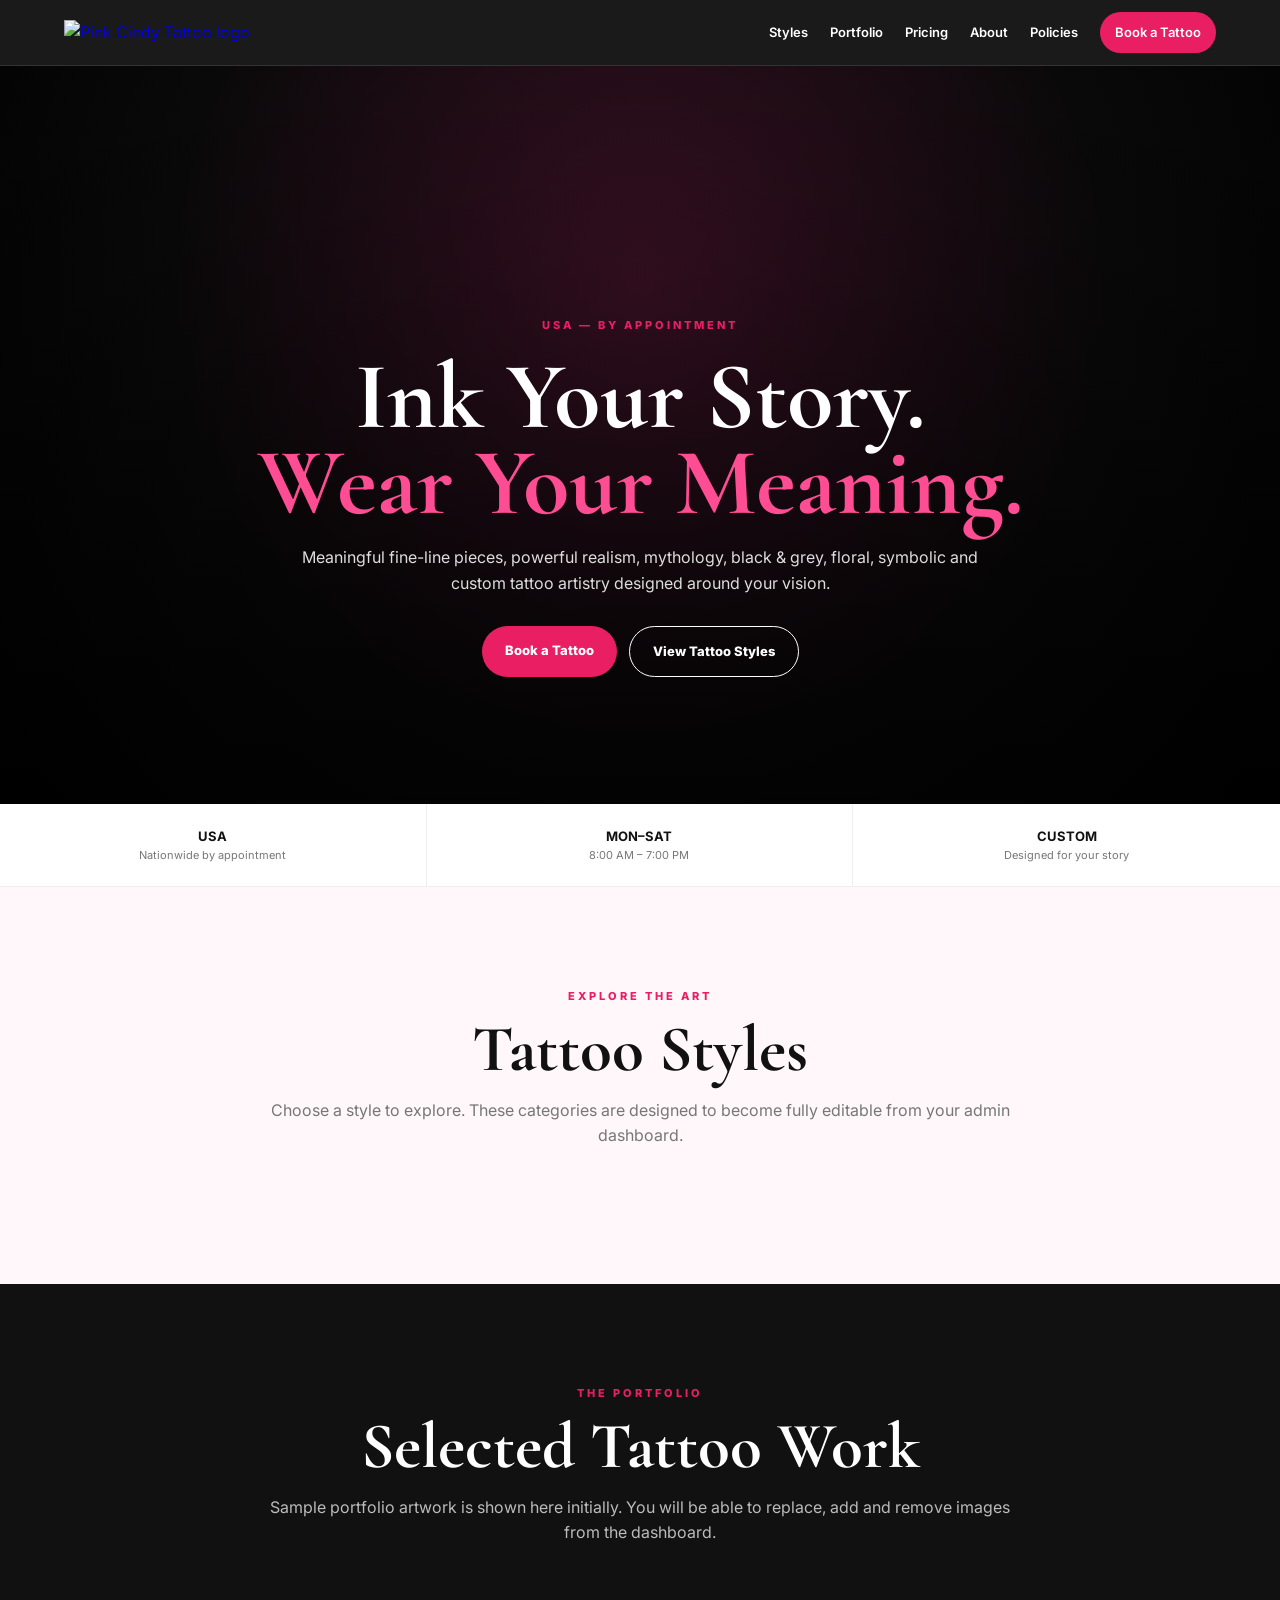
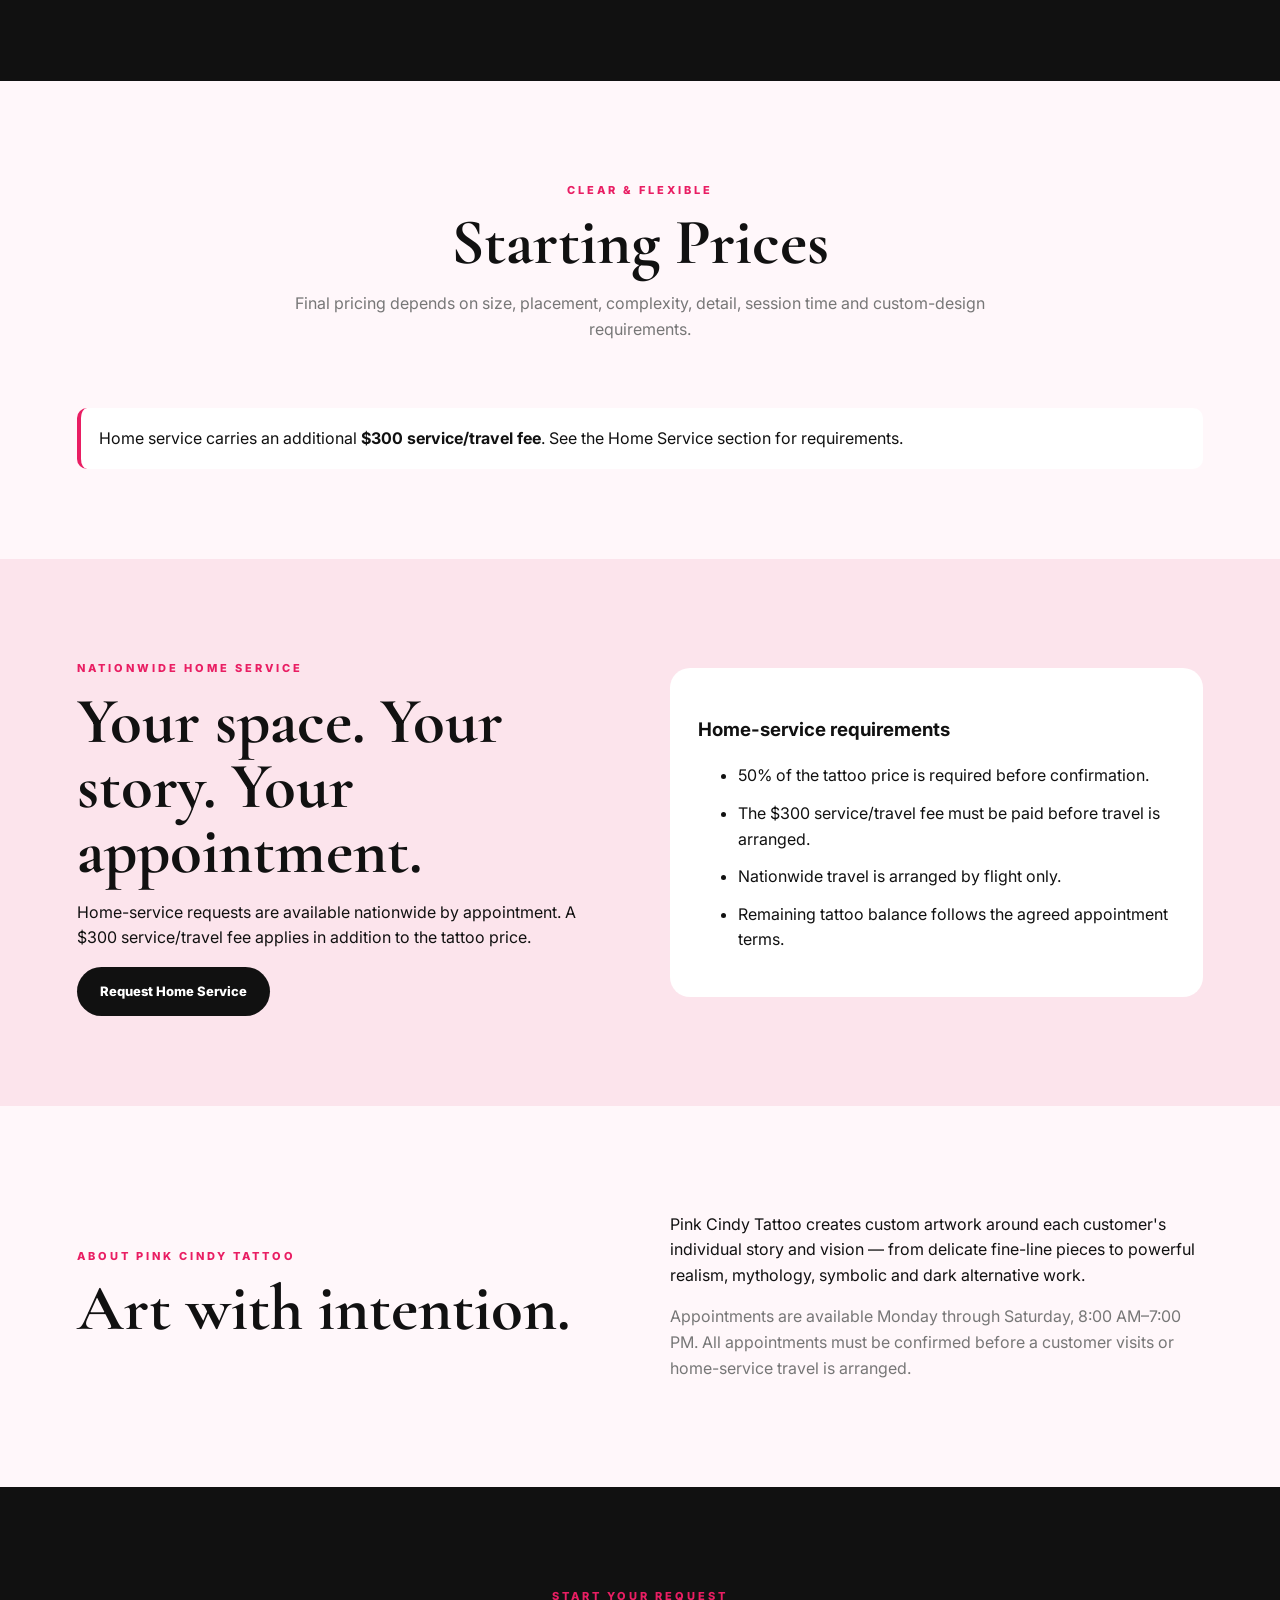
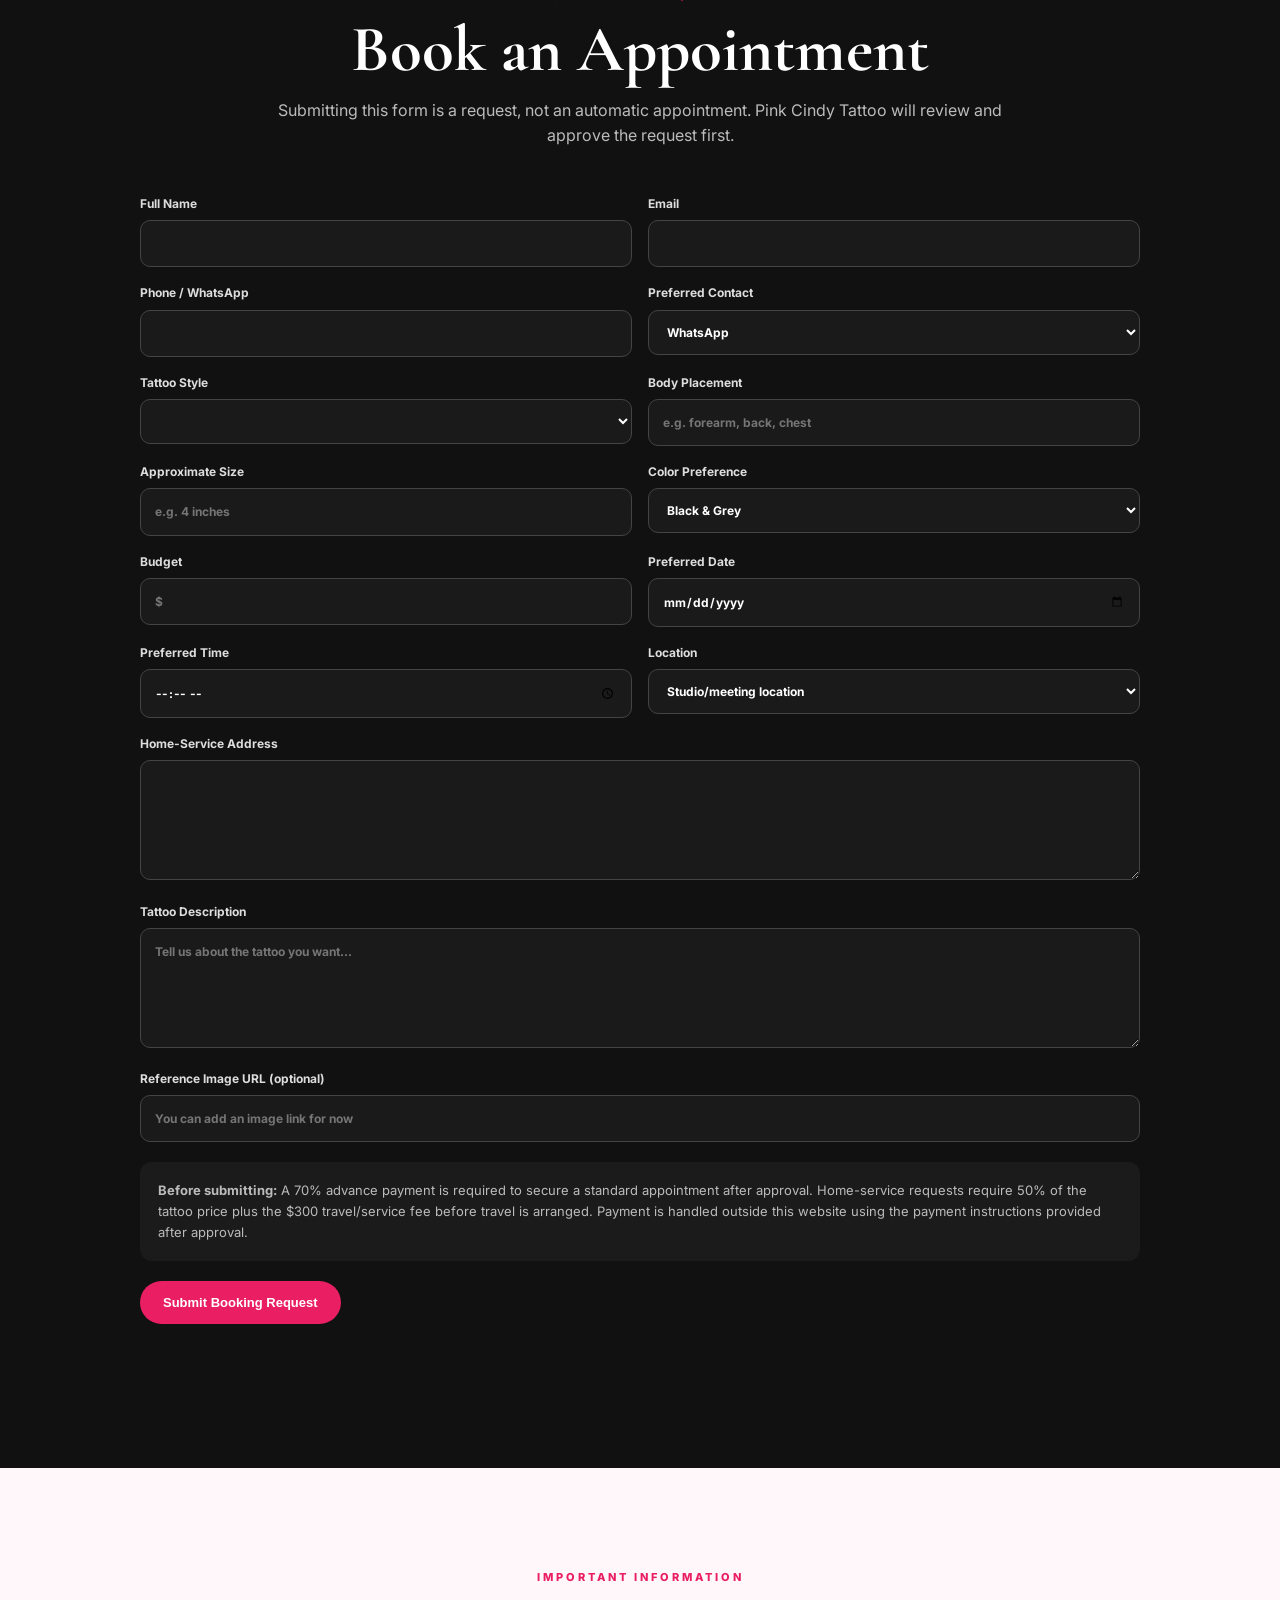
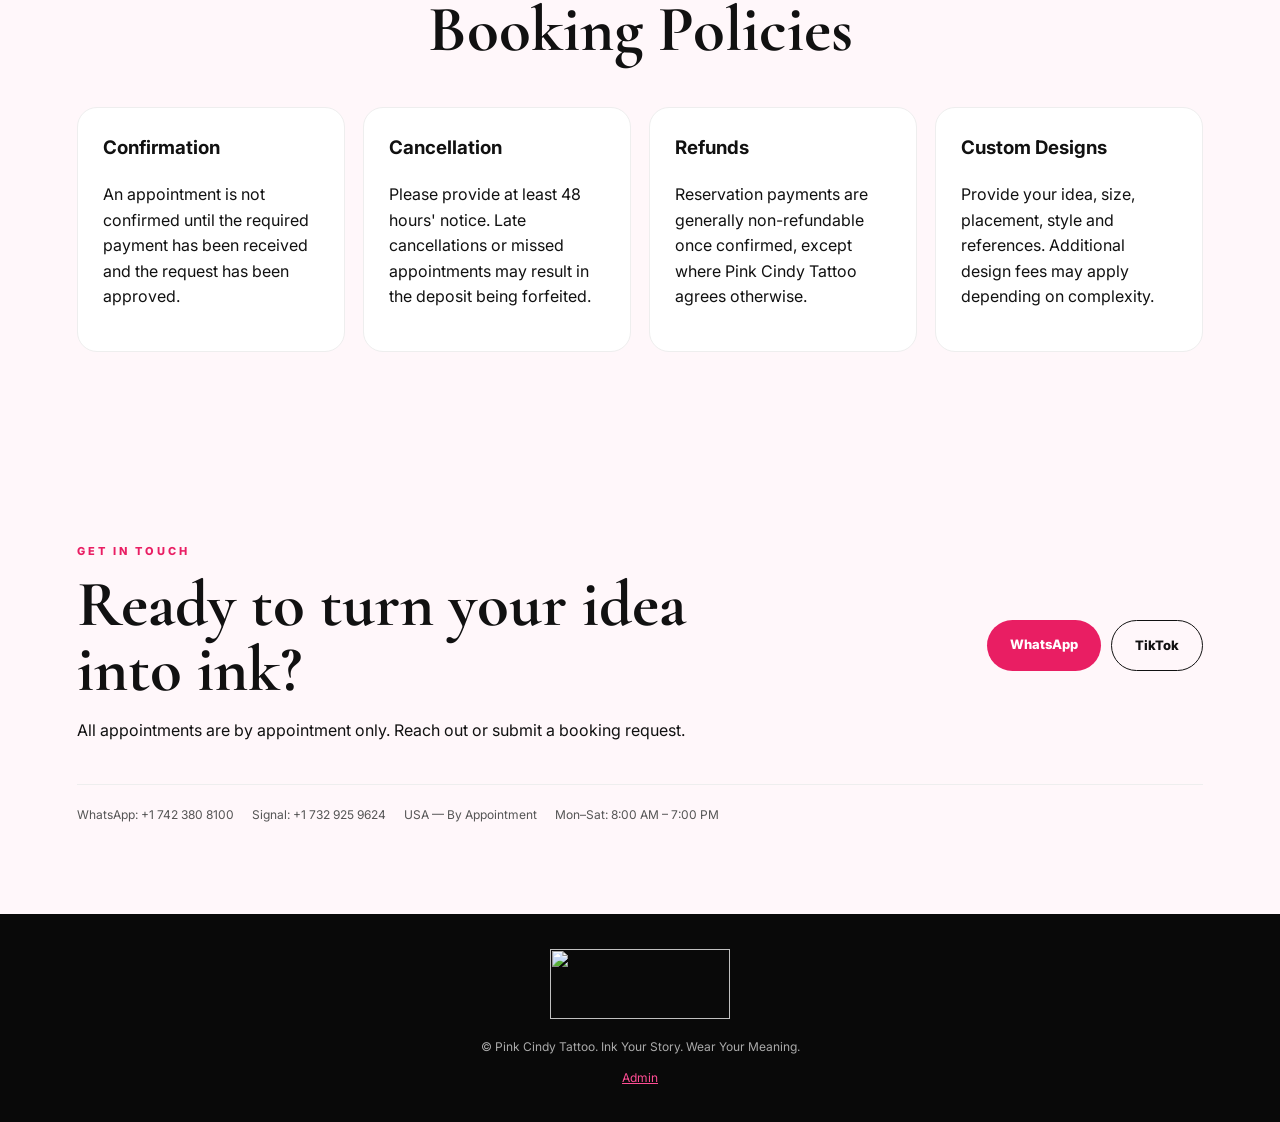
==== index.html @ 1285a6e6 "Add files via upload" ====
<!DOCTYPE html>
<html lang="en">
<head>
  <meta charset="UTF-8">
  <meta name="viewport" content="width=device-width, initial-scale=1.0">
  <title>Pink Cindy Tattoo | Ink Your Story. Wear Your Meaning.</title>
  <meta name="description" content="Pink Cindy Tattoo — custom tattoo artistry throughout the USA by appointment.">
  <link rel="stylesheet" href="styles.css">
</head>
<body>
<header class="site-header">
  <a class="brand" href="#home">
    <img src="assets/pink-cindy-logo.png" alt="Pink Cindy Tattoo logo">
  </a>
  <button class="menu-toggle" aria-label="Open menu">☰</button>
  <nav class="nav">
    <a href="#styles">Styles</a>
    <a href="#portfolio">Portfolio</a>
    <a href="#pricing">Pricing</a>
    <a href="#about">About</a>
    <a href="#policies">Policies</a>
    <a class="nav-cta" href="#booking">Book a Tattoo</a>
  </nav>
</header>

<main>
<section id="home" class="hero">
  <div class="hero-overlay"></div>
  <div class="hero-content">
    <p class="eyebrow">USA — BY APPOINTMENT</p>
    <h1>Ink Your Story.<br><span>Wear Your Meaning.</span></h1>
    <p class="hero-copy">Meaningful fine-line pieces, powerful realism, mythology, black & grey, floral, symbolic and custom tattoo artistry designed around your vision.</p>
    <div class="hero-actions">
      <a class="btn btn-primary" href="#booking">Book a Tattoo</a>
      <a class="btn btn-outline" href="#styles">View Tattoo Styles</a>
    </div>
  </div>
</section>

<section class="trust-strip">
  <div><strong>USA</strong><span>Nationwide by appointment</span></div>
  <div><strong>MON–SAT</strong><span>8:00 AM – 7:00 PM</span></div>
  <div><strong>CUSTOM</strong><span>Designed for your story</span></div>
</section>

<section id="styles" class="section">
  <div class="section-heading">
    <p class="eyebrow">EXPLORE THE ART</p>
    <h2>Tattoo Styles</h2>
    <p>Choose a style to explore. These categories are designed to become fully editable from your admin dashboard.</p>
  </div>
  <div id="style-grid" class="card-grid"></div>
</section>

<section id="portfolio" class="section section-dark">
  <div class="section-heading">
    <p class="eyebrow">THE PORTFOLIO</p>
    <h2>Selected Tattoo Work</h2>
    <p>Sample portfolio artwork is shown here initially. You will be able to replace, add and remove images from the dashboard.</p>
  </div>
  <div id="portfolio-grid" class="portfolio-grid"></div>
</section>

<section id="pricing" class="section">
  <div class="section-heading">
    <p class="eyebrow">CLEAR & FLEXIBLE</p>
    <h2>Starting Prices</h2>
    <p>Final pricing depends on size, placement, complexity, detail, session time and custom-design requirements.</p>
  </div>
  <div id="pricing-grid" class="price-grid"></div>
  <div class="notice">Home service carries an additional <strong>$300 service/travel fee</strong>. See the Home Service section for requirements.</div>
</section>

<section id="home-service" class="section section-pink">
  <div class="split">
    <div>
      <p class="eyebrow">NATIONWIDE HOME SERVICE</p>
      <h2>Your space. Your story. Your appointment.</h2>
      <p>Home-service requests are available nationwide by appointment. A $300 service/travel fee applies in addition to the tattoo price.</p>
      <a class="btn btn-dark" href="#booking">Request Home Service</a>
    </div>
    <div class="policy-box">
      <h3>Home-service requirements</h3>
      <ul>
        <li>50% of the tattoo price is required before confirmation.</li>
        <li>The $300 service/travel fee must be paid before travel is arranged.</li>
        <li>Nationwide travel is arranged by flight only.</li>
        <li>Remaining tattoo balance follows the agreed appointment terms.</li>
      </ul>
    </div>
  </div>
</section>

<section id="about" class="section">
  <div class="split">
    <div>
      <p class="eyebrow">ABOUT PINK CINDY TATTOO</p>
      <h2>Art with intention.</h2>
    </div>
    <div>
      <p>Pink Cindy Tattoo creates custom artwork around each customer's individual story and vision — from delicate fine-line pieces to powerful realism, mythology, symbolic and dark alternative work.</p>
      <p class="muted">Appointments are available Monday through Saturday, 8:00 AM–7:00 PM. All appointments must be confirmed before a customer visits or home-service travel is arranged.</p>
    </div>
  </div>
</section>

<section id="booking" class="section section-dark">
  <div class="section-heading">
    <p class="eyebrow">START YOUR REQUEST</p>
    <h2>Book an Appointment</h2>
    <p>Submitting this form is a request, not an automatic appointment. Pink Cindy Tattoo will review and approve the request first.</p>
  </div>
  <form id="booking-form" class="booking-form">
    <div class="form-grid">
      <label>Full Name<input name="full_name" required></label>
      <label>Email<input name="email" type="email" required></label>
      <label>Phone / WhatsApp<input name="phone" required></label>
      <label>Preferred Contact
        <select name="contact_method" required>
          <option>WhatsApp</option><option>Signal</option><option>Email</option><option>Phone</option>
        </select>
      </label>
      <label>Tattoo Style<select name="style" id="booking-style" required></select></label>
      <label>Body Placement<input name="placement" placeholder="e.g. forearm, back, chest"></label>
      <label>Approximate Size<input name="size" placeholder="e.g. 4 inches"></label>
      <label>Color Preference<select name="color_preference"><option>Black & Grey</option><option>Color</option><option>Not Sure</option></select></label>
      <label>Budget<input name="budget" placeholder="$"></label>
      <label>Preferred Date<input name="preferred_date" type="date"></label>
      <label>Preferred Time<input name="preferred_time" type="time"></label>
      <label>Location
        <select name="location_type" id="location-type"><option>Studio/meeting location</option><option>Home Service</option></select>
      </label>
      <label class="full" id="home-address-wrap" hidden>Home-Service Address<textarea name="home_service_address"></textarea></label>
      <label class="full">Tattoo Description<textarea name="tattoo_description" required placeholder="Tell us about the tattoo you want..."></textarea></label>
      <label class="full">Reference Image URL (optional)<input name="reference_image_url" placeholder="You can add an image link for now"></label>
    </div>
    <div class="booking-policy">
      <strong>Before submitting:</strong> A 70% advance payment is required to secure a standard appointment after approval. Home-service requests require 50% of the tattoo price plus the $300 travel/service fee before travel is arranged. Payment is handled outside this website using the payment instructions provided after approval.
    </div>
    <button class="btn btn-primary" type="submit">Submit Booking Request</button>
    <p id="form-message" class="form-message"></p>
  </form>
</section>

<section id="policies" class="section">
  <div class="section-heading">
    <p class="eyebrow">IMPORTANT INFORMATION</p>
    <h2>Booking Policies</h2>
  </div>
  <div class="policy-grid">
    <article><h3>Confirmation</h3><p>An appointment is not confirmed until the required payment has been received and the request has been approved.</p></article>
    <article><h3>Cancellation</h3><p>Please provide at least 48 hours' notice. Late cancellations or missed appointments may result in the deposit being forfeited.</p></article>
    <article><h3>Refunds</h3><p>Reservation payments are generally non-refundable once confirmed, except where Pink Cindy Tattoo agrees otherwise.</p></article>
    <article><h3>Custom Designs</h3><p>Provide your idea, size, placement, style and references. Additional design fees may apply depending on complexity.</p></article>
  </div>
</section>

<section id="contact" class="section contact-section">
  <div>
    <p class="eyebrow">GET IN TOUCH</p>
    <h2>Ready to turn your idea into ink?</h2>
    <p>All appointments are by appointment only. Reach out or submit a booking request.</p>
  </div>
  <div class="contact-actions">
    <a class="btn btn-primary" href="https://wa.me/17423808100" target="_blank" rel="noopener">WhatsApp</a>
    <a class="btn btn-outline-dark" href="https://www.tiktok.com/@pinkxytattoo" target="_blank" rel="noopener">TikTok</a>
  </div>
  <div class="contact-details">
    <span>WhatsApp: +1 742 380 8100</span>
    <span>Signal: +1 732 925 9624</span>
    <span>USA — By Appointment</span>
    <span>Mon–Sat: 8:00 AM – 7:00 PM</span>
  </div>
</section>
</main>

<footer>
  <img src="assets/pink-cindy-logo.png" alt="">
  <p>© <span id="year"></span> Pink Cindy Tattoo. Ink Your Story. Wear Your Meaning.</p>
  <a href="admin.html">Admin</a>
</footer>
<script src="https://cdn.jsdelivr.net/npm/@supabase/supabase-js@2"></script>
<script src="app.js"></script>
</body>
</html>
---- styles.css ----
@import url('https://fonts.googleapis.com/css2?family=Cormorant+Garamond:wght@500;600;700&family=Inter:wght@400;500;600;700&display=swap');
:root{--pink:#E91E63;--soft:#FCE4EC;--darkpink:#AD1457;--black:#111;--white:#fff;--light:#FFF7FA;--gold:#D4AF37;--muted:#777;--radius:20px}
*{box-sizing:border-box}html{scroll-behavior:smooth}body{margin:0;background:var(--light);color:var(--black);font-family:Inter,Arial,sans-serif;line-height:1.6}.site-header{position:sticky;top:0;z-index:20;display:flex;align-items:center;justify-content:space-between;padding:12px 5%;background:rgba(17,17,17,.96);backdrop-filter:blur(12px);border-bottom:1px solid #333}.brand img{width:120px;height:55px;object-fit:contain}.nav{display:flex;gap:22px;align-items:center}.nav a{color:#fff;text-decoration:none;font-size:13px;font-weight:600}.nav-cta{background:var(--pink);padding:10px 15px;border-radius:999px}.menu-toggle{display:none;background:none;color:#fff;border:0;font-size:26px}.hero{min-height:82vh;display:grid;place-items:center;text-align:center;position:relative;overflow:hidden;background:radial-gradient(circle at 50% 30%,#3a1024,#090909 58%,#000)}.hero:after{content:"";position:absolute;inset:0;background:linear-gradient(transparent,rgba(0,0,0,.65))}.hero-content{position:relative;z-index:2;max-width:850px;padding:70px 20px}.eyebrow{letter-spacing:3px;font-size:11px;font-weight:800;color:var(--pink);text-transform:uppercase}.hero h1,h2{font-family:"Cormorant Garamond",serif}.hero h1{font-size:clamp(50px,8vw,95px);line-height:.9;color:#fff;margin:20px 0}.hero h1 span{color:#ff4d94}.hero-copy{color:#ddd;max-width:700px;margin:0 auto 30px}.hero-actions{display:flex;gap:12px;justify-content:center;flex-wrap:wrap}.btn{display:inline-block;border:0;border-radius:999px;padding:14px 23px;text-decoration:none;font-weight:800;font-size:13px;cursor:pointer}.btn-primary{background:var(--pink);color:#fff}.btn-outline{border:1px solid #fff;color:#fff}.btn-dark{background:#111;color:#fff}.btn-outline-dark{border:1px solid #111;color:#111}.trust-strip{display:grid;grid-template-columns:repeat(3,1fr);background:#fff;border-bottom:1px solid #eee}.trust-strip div{text-align:center;padding:22px 10px;border-right:1px solid #eee}.trust-strip div:last-child{border:0}.trust-strip strong,.trust-strip span{display:block}.trust-strip strong{font-size:13px}.trust-strip span{font-size:11px;color:var(--muted)}.section{padding:90px 6%;max-width:1400px;margin:auto}.section-dark{max-width:none;background:#111;color:#fff}.section-pink{max-width:none;background:var(--soft)}.section-heading{max-width:760px;margin:0 auto 45px;text-align:center}.section h2{font-size:clamp(40px,6vw,65px);line-height:1;margin:10px 0 15px}.section-heading p:last-child{color:var(--muted)}.section-dark .section-heading p:last-child{color:#bbb}.card-grid{display:grid;grid-template-columns:repeat(3,1fr);gap:18px}.style-card,.policy-grid article,.price-card{background:#fff;border:1px solid #eee;border-radius:var(--radius);padding:25px;transition:.2s}.style-card:hover,.price-card:hover{transform:translateY(-4px);box-shadow:0 15px 35px rgba(0,0,0,.08)}.style-card h3,.policy-grid h3{margin-top:0}.style-card p{font-size:13px;color:var(--muted)}.style-card ul{padding-left:18px;color:#555;font-size:13px}.portfolio-grid{display:grid;grid-template-columns:repeat(3,1fr);gap:15px}.portfolio-item{aspect-ratio:1/1;overflow:hidden;border-radius:18px;background:#242424;position:relative}.portfolio-item img{width:100%;height:100%;object-fit:cover}.portfolio-label{position:absolute;left:12px;bottom:12px;background:rgba(0,0,0,.7);color:#fff;padding:7px 10px;border-radius:999px;font-size:11px}.price-grid{display:grid;grid-template-columns:repeat(3,1fr);gap:18px}.price-card .price{font-family:"Cormorant Garamond",serif;font-size:30px;color:var(--darkpink);font-weight:700}.notice{margin-top:20px;padding:18px;background:#fff;border-left:4px solid var(--pink);border-radius:10px}.split{display:grid;grid-template-columns:1fr 1fr;gap:60px;align-items:center}.policy-box{background:#fff;padding:28px;border-radius:20px}.policy-box li{margin:12px 0}.booking-form{max-width:1000px;margin:auto}.form-grid{display:grid;grid-template-columns:1fr 1fr;gap:16px}.booking-form label{display:block;font-size:12px;font-weight:700;color:#ddd}.booking-form input,.booking-form select,.booking-form textarea{width:100%;margin-top:7px;padding:13px 14px;border:1px solid #444;border-radius:10px;background:#1a1a1a;color:#fff;font:inherit}.booking-form textarea{min-height:120px;resize:vertical}.full{grid-column:1/-1}.booking-policy{margin:20px 0;padding:18px;background:#1b1b1b;border-radius:12px;color:#bbb;font-size:13px}.form-message{min-height:22px}.policy-grid{display:grid;grid-template-columns:repeat(4,1fr);gap:18px}.policy-grid article{background:#fff}.contact-section{display:grid;grid-template-columns:1.5fr 1fr;gap:25px;align-items:center}.contact-actions{display:flex;gap:10px;justify-content:flex-end}.contact-details{grid-column:1/-1;display:flex;gap:18px;flex-wrap:wrap;color:#555;font-size:12px;border-top:1px solid #eee;padding-top:20px}footer{background:#090909;color:#aaa;text-align:center;padding:35px 20px;font-size:12px}footer img{width:180px;max-width:80%;height:70px;object-fit:contain}footer a{color:#ff4d94}.muted{color:var(--muted)}@media(max-width:900px){.nav{display:none;position:absolute;top:78px;left:0;right:0;background:#111;padding:20px;flex-direction:column}.nav.open{display:flex}.menu-toggle{display:block}.card-grid,.price-grid,.portfolio-grid{grid-template-columns:1fr 1fr}.policy-grid{grid-template-columns:1fr 1fr}.split,.contact-section{grid-template-columns:1fr}.contact-actions{justify-content:flex-start}}@media(max-width:600px){.trust-strip{grid-template-columns:1fr}.trust-strip div{border-right:0;border-bottom:1px solid #eee}.card-grid,.price-grid,.portfolio-grid,.policy-grid,.form-grid{grid-template-columns:1fr}.full{grid-column:auto}.hero{min-height:75vh}.section{padding:65px 5%}.site-header{padding:8px 4%}.brand img{width:100px}}
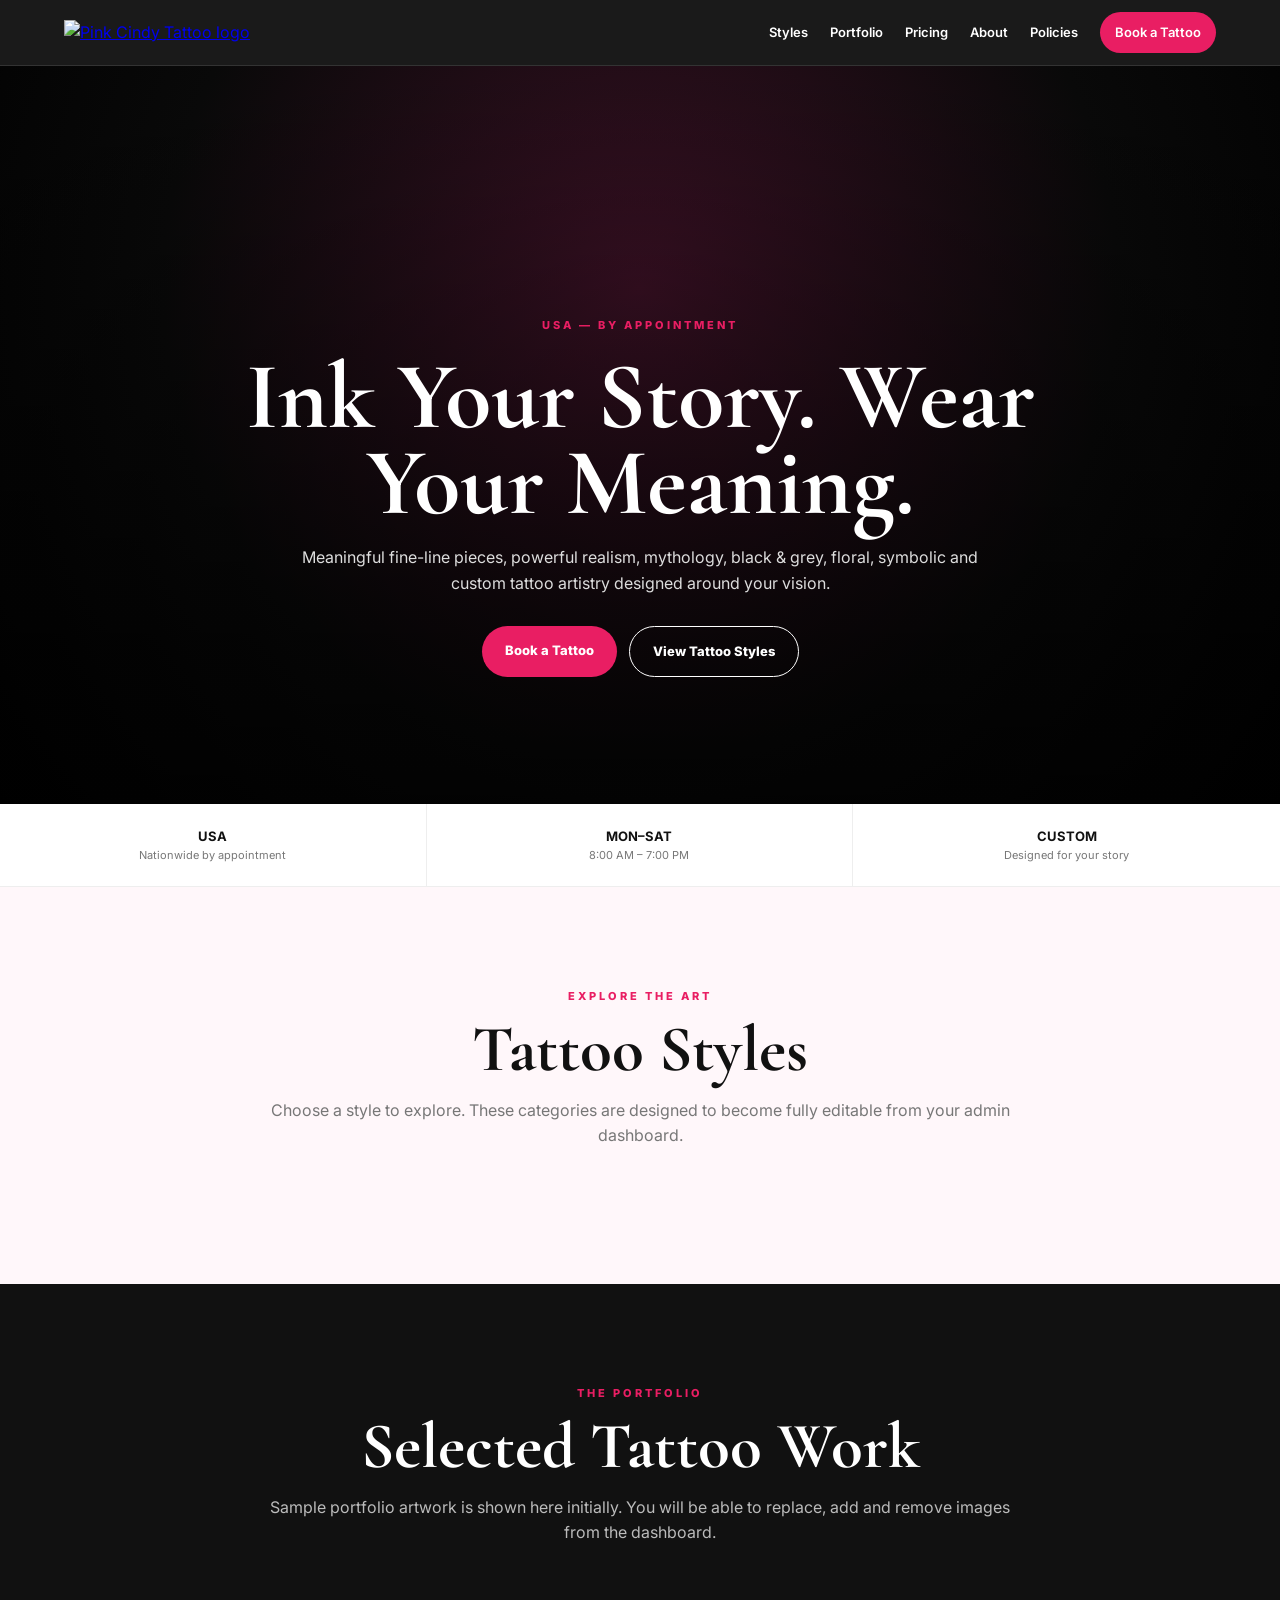
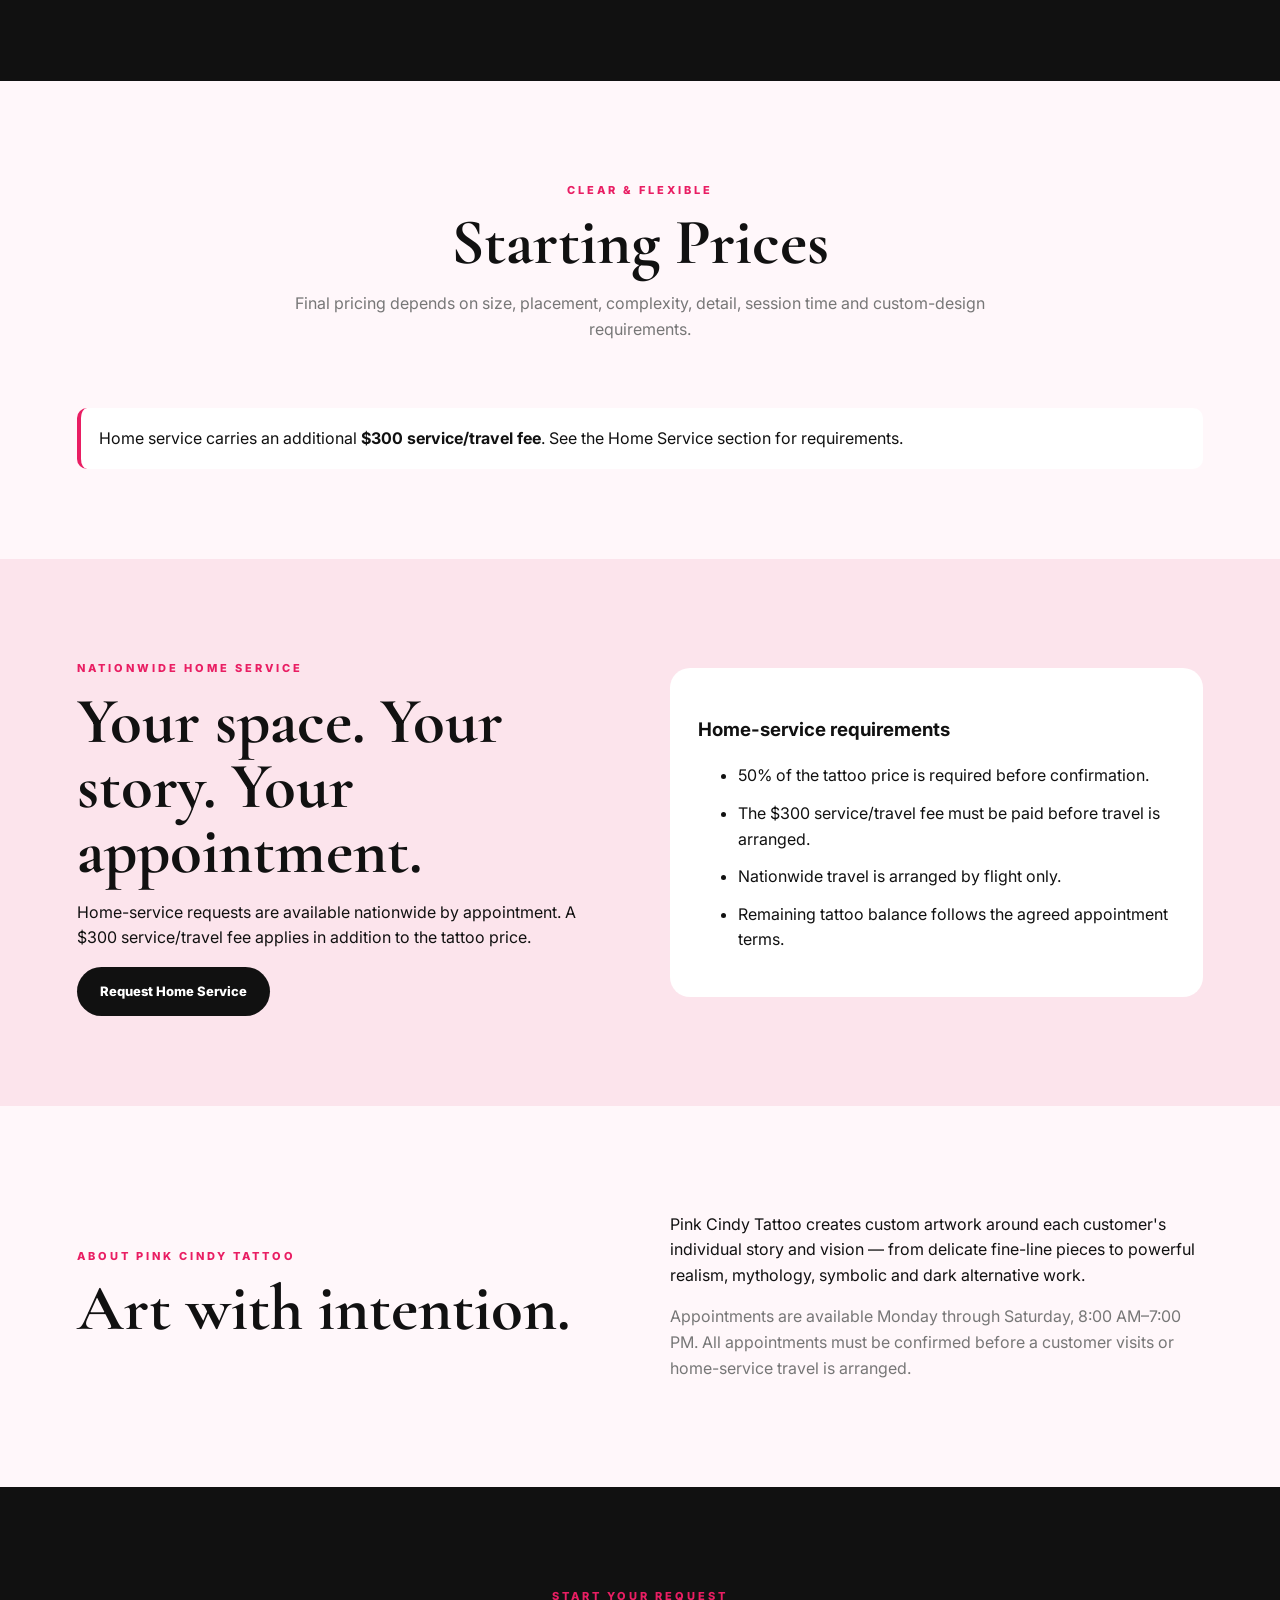
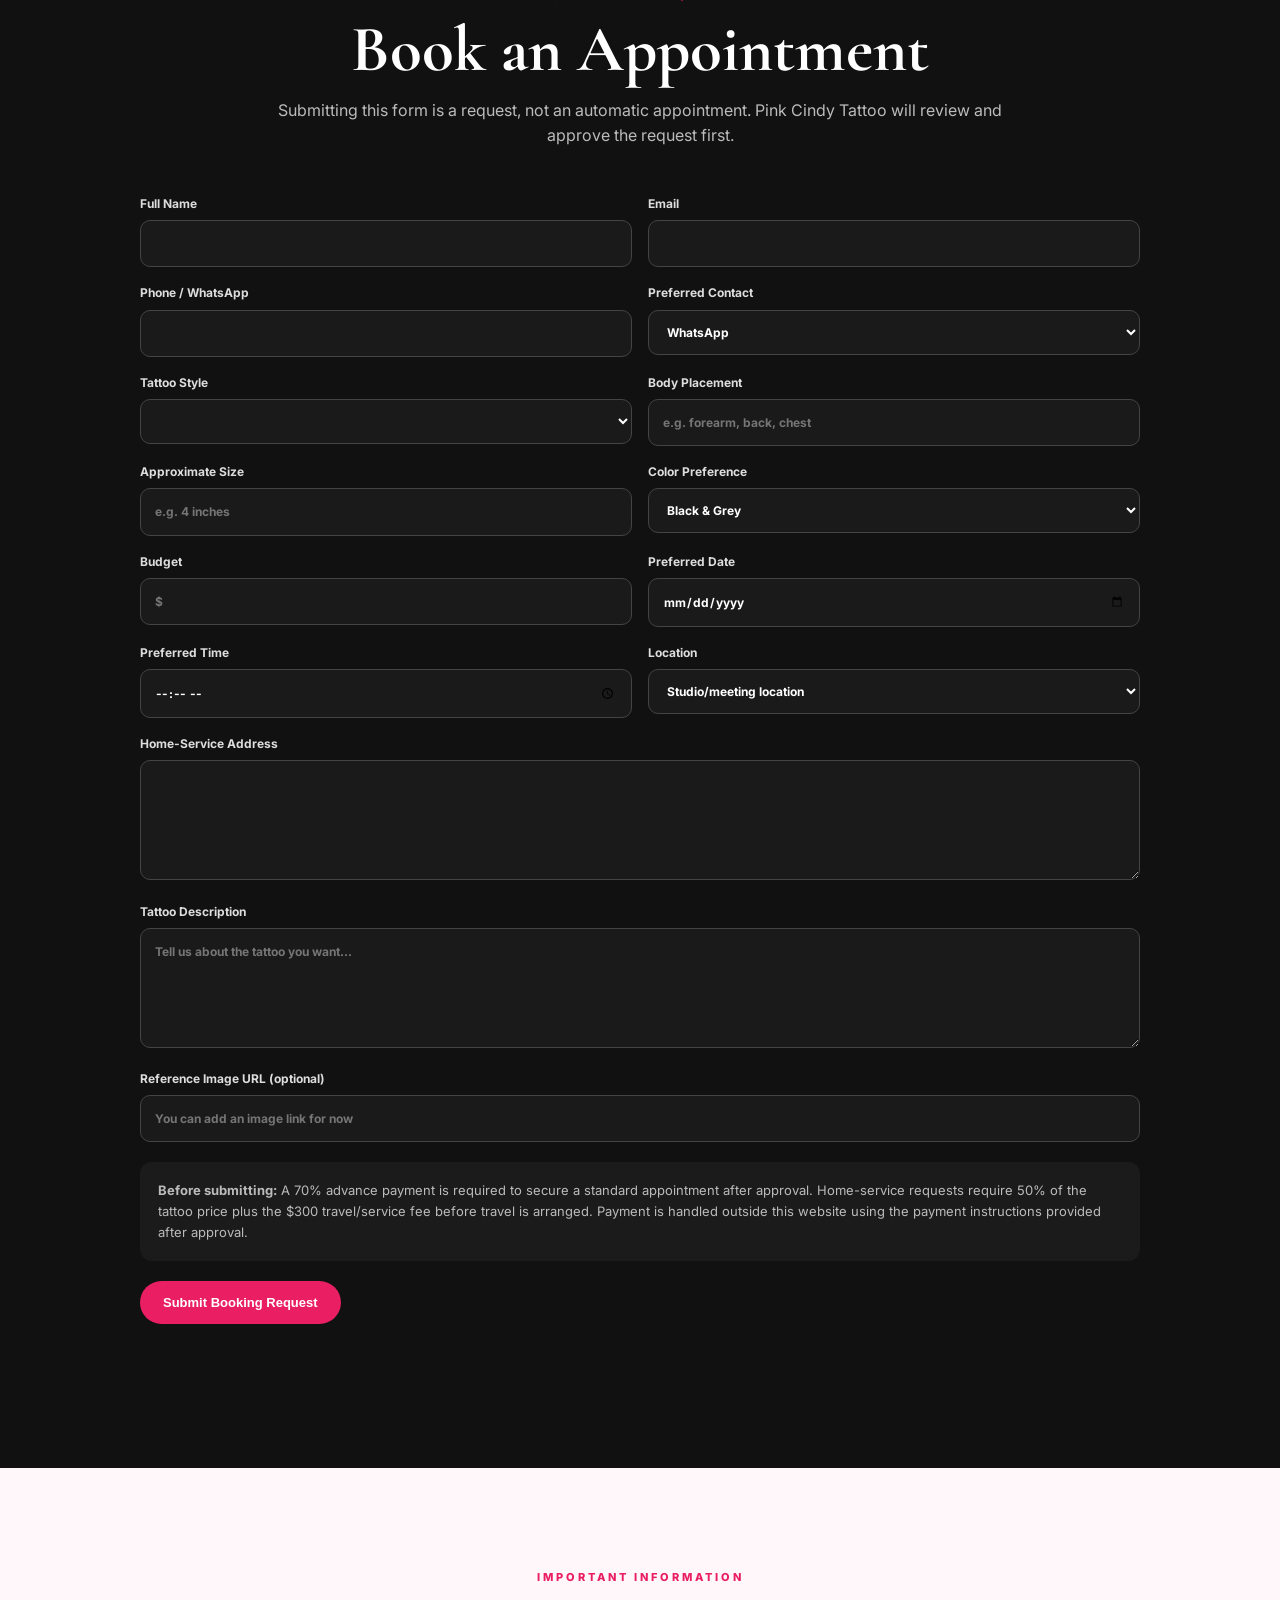
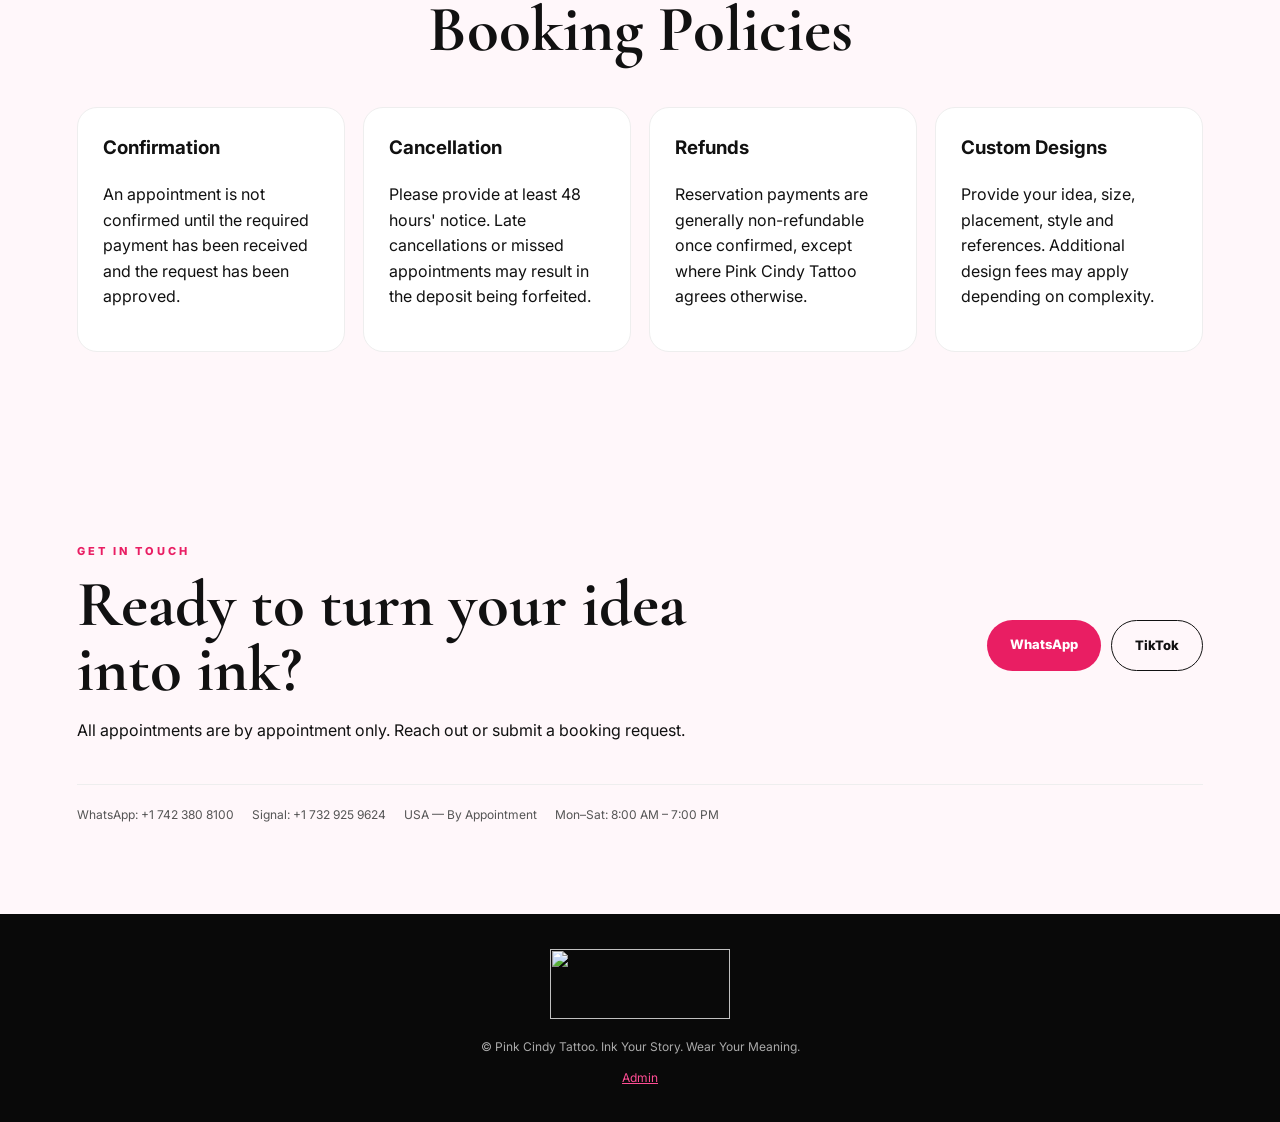
==== commit 23172797: "Add files via upload" ====
--- a/index.html
+++ b/index.html
@@ -27,9 +27,9 @@
 <section id="home" class="hero">
   <div class="hero-overlay"></div>
   <div class="hero-content">
-    <p class="eyebrow">USA — BY APPOINTMENT</p>
-    <h1>Ink Your Story.<br><span>Wear Your Meaning.</span></h1>
-    <p class="hero-copy">Meaningful fine-line pieces, powerful realism, mythology, black & grey, floral, symbolic and custom tattoo artistry designed around your vision.</p>
+    <p class="eyebrow" id="hero-location">USA — BY APPOINTMENT</p>
+    <h1 id="hero-slogan">Ink Your Story. Wear Your Meaning.</h1>
+    <p class="hero-copy" id="hero-copy">Meaningful fine-line pieces, powerful realism, mythology, black & grey, floral, symbolic and custom tattoo artistry designed around your vision.</p>
     <div class="hero-actions">
       <a class="btn btn-primary" href="#booking">Book a Tattoo</a>
       <a class="btn btn-outline" href="#styles">View Tattoo Styles</a>
@@ -75,8 +75,8 @@
   <div class="split">
     <div>
       <p class="eyebrow">NATIONWIDE HOME SERVICE</p>
-      <h2>Your space. Your story. Your appointment.</h2>
-      <p>Home-service requests are available nationwide by appointment. A $300 service/travel fee applies in addition to the tattoo price.</p>
+      <h2 id="home-title">Your space. Your story. Your appointment.</h2>
+      <p id="home-copy">Home-service requests are available nationwide by appointment. A $300 service/travel fee applies in addition to the tattoo price.</p>
       <a class="btn btn-dark" href="#booking">Request Home Service</a>
     </div>
     <div class="policy-box">
@@ -95,10 +95,10 @@
   <div class="split">
     <div>
       <p class="eyebrow">ABOUT PINK CINDY TATTOO</p>
-      <h2>Art with intention.</h2>
+      <h2 id="about-title">Art with intention.</h2>
     </div>
     <div>
-      <p>Pink Cindy Tattoo creates custom artwork around each customer's individual story and vision — from delicate fine-line pieces to powerful realism, mythology, symbolic and dark alternative work.</p>
+      <p id="about-copy">Pink Cindy Tattoo creates custom artwork around each customer's individual story and vision — from delicate fine-line pieces to powerful realism, mythology, symbolic and dark alternative work.</p>
       <p class="muted">Appointments are available Monday through Saturday, 8:00 AM–7:00 PM. All appointments must be confirmed before a customer visits or home-service travel is arranged.</p>
     </div>
   </div>
@@ -163,12 +163,12 @@
   </div>
   <div class="contact-actions">
     <a class="btn btn-primary" href="https://wa.me/17423808100" target="_blank" rel="noopener">WhatsApp</a>
-    <a class="btn btn-outline-dark" href="https://www.tiktok.com/@pinkxytattoo" target="_blank" rel="noopener">TikTok</a>
+    <a class="btn btn-outline-dark" data-tiktok href="https://www.tiktok.com/@pinkxytattoo" target="_blank" rel="noopener">TikTok</a>
   </div>
   <div class="contact-details">
-    <span>WhatsApp: +1 742 380 8100</span>
-    <span>Signal: +1 732 925 9624</span>
-    <span>USA — By Appointment</span>
+    <span data-whatsapp>WhatsApp: +1 742 380 8100</span>
+    <span data-signal>Signal: +1 732 925 9624</span>
+    <span data-location>USA — By Appointment</span>
     <span>Mon–Sat: 8:00 AM – 7:00 PM</span>
   </div>
 </section>
@@ -179,7 +179,6 @@
   <p>© <span id="year"></span> Pink Cindy Tattoo. Ink Your Story. Wear Your Meaning.</p>
   <a href="admin.html">Admin</a>
 </footer>
-<script src="https://cdn.jsdelivr.net/npm/@supabase/supabase-js@2"></script>
 <script src="app.js"></script>
 </body>
 </html>
